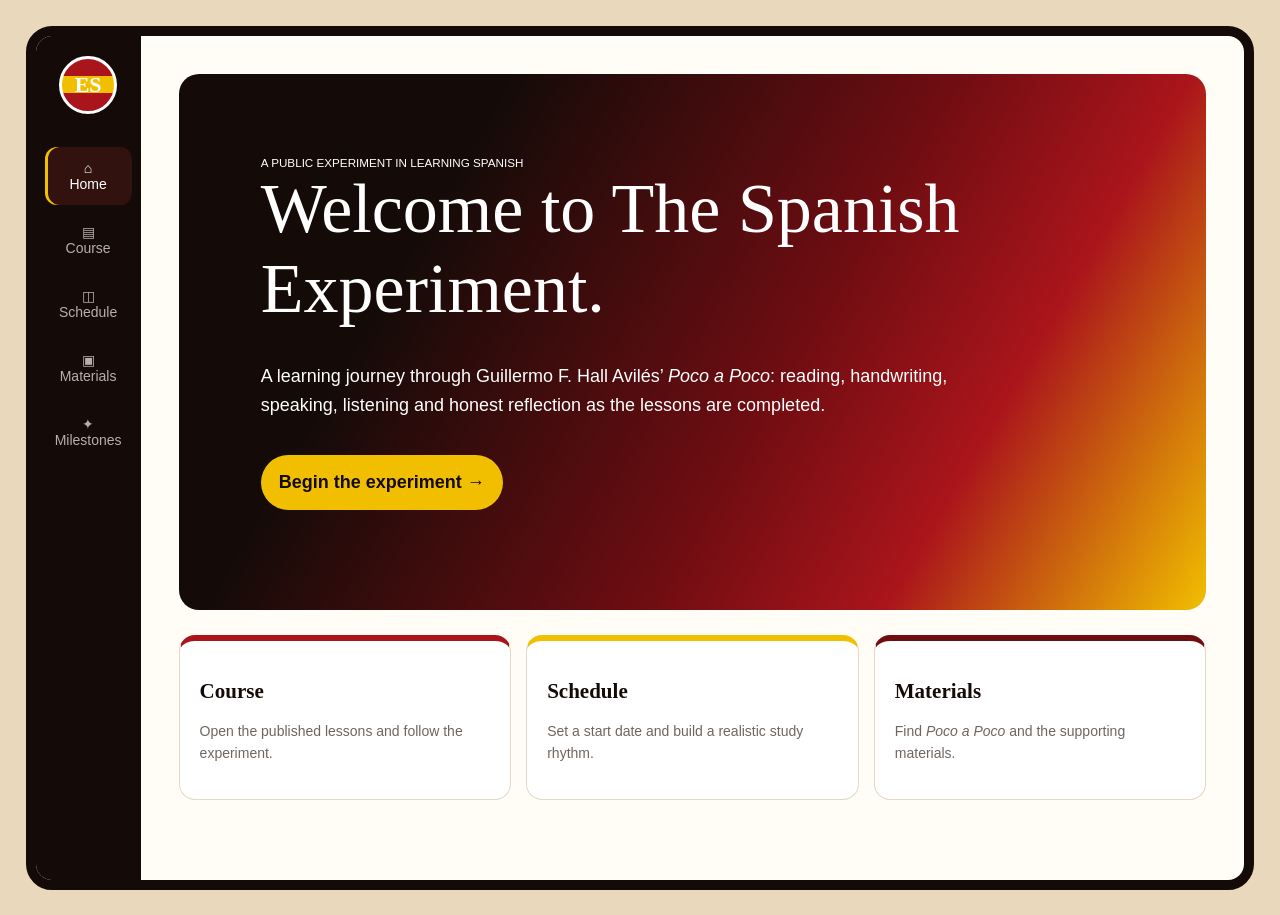
==== index.html @ 467256d3 "Add Spanish Experiment home site" ====
<!doctype html>
<html lang="en-GB">
<head>
<meta charset="utf-8">
<meta name="viewport" content="width=device-width,initial-scale=1">
<title>The Spanish Experiment</title>
<style>
:root{--ink:#140b08;--red:#aa151b;--gold:#f1bf00;--deep:#6f0d12;--paper:#fffdf6;--ground:#ead8bd;--muted:#70665f;--green:#356447}*{box-sizing:border-box}body{margin:0;padding:2vw;background:var(--ground);font:14px Arial,sans-serif;color:var(--ink)}.app{min-height:96vh;border:10px solid var(--ink);border-radius:26px;background:var(--paper);display:grid;grid-template-columns:105px minmax(0,1fr);overflow:hidden}.nav{background:var(--ink);color:#fff;padding:20px 9px;display:flex;flex-direction:column}.logo{width:58px;height:58px;border-radius:50%;background:linear-gradient(var(--red) 0 33%,var(--gold) 33% 66%,var(--red) 66%);margin:0 auto 30px;display:grid;place-items:center;color:#fff;font:bold 22px Georgia,serif;border:3px solid #fff}.nav a{color:#b9afa9;text-decoration:none;text-align:center;padding:13px 3px;border-radius:12px;margin:3px 0}.nav a:hover,.nav a.on{color:#fff;background:#31120f;box-shadow:inset 3px 0 var(--gold)}.main{min-width:0}.view{padding:38px}.hero{min-height:58vh;border-radius:20px;padding:8%;color:#fff;background:linear-gradient(120deg,var(--ink) 25%,var(--deep) 58%,var(--red) 76%,var(--gold));display:flex;flex-direction:column;justify-content:center}.hero h1{font:70px Georgia,serif;margin:0 0 15px}.hero p{max-width:760px;font-size:18px;line-height:1.6}.btn{display:inline-block;border:0;border-radius:30px;padding:13px 18px;background:var(--gold);color:var(--ink);font-weight:bold;text-decoration:none;cursor:pointer}.cards{display:grid;grid-template-columns:repeat(3,minmax(0,1fr));gap:15px;margin-top:25px}.card{border:1px solid #e4d8c8;border-top:6px solid var(--c,var(--red));border-radius:16px;padding:20px;background:#fff}.card p,.muted{color:var(--muted);line-height:1.55}a.card{color:inherit;text-decoration:none}a.card:hover{transform:translateY(-2px);box-shadow:0 8px 20px rgba(20,11,8,.09)}h1,h2,h3{font-family:Georgia,serif}h1{font-size:46px}.plan{display:grid;grid-template-columns:330px minmax(0,1fr);gap:20px}.dark{background:var(--ink);color:#fff}.note{background:#fff4c9;border-left:5px solid var(--gold);padding:15px;margin:15px 0}.material-grid{display:grid;grid-template-columns:repeat(3,minmax(0,1fr));gap:15px}.material-card{border:1px solid #e4d8c8;border-left:7px solid var(--c,var(--red));border-radius:16px;padding:22px;background:#fff}.material-card p{color:var(--muted);line-height:1.6}.field{margin-bottom:14px}label{font-weight:bold}input,select{width:100%;padding:12px;border:1px solid #bbb;border-radius:10px;margin-top:6px}[hidden]{display:none!important}@media(max-width:800px){body{padding:0}.app{border-radius:0;border-width:6px;grid-template-columns:1fr}.nav{flex-direction:row;overflow:auto;padding:7px}.logo{display:none}.nav a{min-width:90px}.cards,.material-grid,.plan{grid-template-columns:1fr}.hero h1{font-size:45px}.view{padding:20px}}
</style>
</head>
<body>
<div class="app">
<nav class="nav"><div class="logo">ES</div><a href="#home" data-n="home">⌂<br>Home</a><a href="course.html">▤<br>Course</a><a href="#schedule" data-n="schedule">◫<br>Schedule</a><a href="#materials" data-n="materials">▣<br>Materials</a><a href="#milestones" data-n="milestones">✦<br>Milestones</a></nav>
<main class="main">
<section class="view" data-v="home"><div class="hero"><small>A PUBLIC EXPERIMENT IN LEARNING SPANISH</small><h1>Welcome to The Spanish Experiment.</h1><p>A learning journey through Guillermo F. Hall Avilés’ <em>Poco a Poco</em>: reading, handwriting, speaking, listening and honest reflection as the lessons are completed.</p><p><a class="btn" href="course.html">Begin the experiment →</a></p></div><div class="cards"><a class="card" href="course.html"><h2>Course</h2><p>Open the published lessons and follow the experiment.</p></a><a class="card" style="--c:var(--gold)" href="#schedule"><h2>Schedule</h2><p>Set a start date and build a realistic study rhythm.</p></a><a class="card" style="--c:var(--deep)" href="#materials"><h2>Materials</h2><p>Find <em>Poco a Poco</em> and the supporting materials.</p></a></div></section>
<section class="view" data-v="schedule" hidden><h1>Schedule</h1><p class="muted">Choose how many days each week you can study consistently. Read the lesson, copy key sentences by hand, answer aloud, listen back and use the material with a Spanish speaker where possible.</p><div class="plan"><aside class="card dark"><h2>Build your plan</h2><div class="field"><label for="date">Start date</label><input id="date" type="date"></div><div class="field"><label for="sessions">Study days each week</label><select id="sessions"><option>1</option><option>2</option><option selected>3</option><option>4</option><option>5</option><option>6</option><option>7</option></select></div><div class="card" style="color:var(--ink);background:var(--gold)"><strong>30–45 focused minutes per session</strong></div></aside><div><h2>How <em>Poco a Poco</em> works</h2><p class="muted">The book begins with concrete objects, animals, pictures and direct questions. Vocabulary and forms are introduced in Spanish and repeatedly reused. The experiment adds handwriting, recordings, conversation and reflection without replacing Hall Avilés’ original progression.</p><div class="note"><strong>Target:</strong> complete each lesson actively rather than simply reading through it.</div></div></div></section>
<section class="view" data-v="materials" hidden><h1>Materials</h1><p class="muted">One public-domain primary text, a notebook and a voice recorder are enough.</p><div class="material-grid"><article class="material-card"><h2>Read the book</h2><p>Browse the 1922 public-domain scan of <em>Poco a Poco</em>.</p><a class="btn" href="https://archive.org/details/pocopocoelementa00hallrich" target="_blank" rel="noopener">Open the book →</a></article><article class="material-card" style="--c:var(--gold)"><h2>Write by hand</h2><p>Copy the model sentences, answer the questions and note recurring patterns in an ordinary ruled notebook.</p></article><article class="material-card" style="--c:var(--deep)"><h2>Speak and record</h2><p>Answer every question aloud. Save a first reading and a later reading so progress can be heard rather than guessed.</p></article></div></section>
<section class="view" data-v="milestones" hidden><h1>Milestones</h1><div class="note"><strong>These are personal learning milestones, not accredited qualifications.</strong></div><div class="cards"><div class="card"><h2>Lesson 1</h2><p>Complete the first full reading, writing and speaking cycle.</p></div><div class="card" style="--c:var(--gold)"><h2>Five lessons</h2><p>Establish a repeatable method and review the first recordings.</p></div><div class="card" style="--c:var(--deep)"><h2>Ten lessons</h2><p>Hold a short unscripted conversation using familiar material.</p></div></div></section>
</main></div>
<script>const views=['home','schedule','materials','milestones'];function route(){let view=location.hash.slice(1)||'home';if(!views.includes(view))view='home';document.querySelectorAll('[data-v]').forEach(s=>s.hidden=s.dataset.v!==view);document.querySelectorAll('[data-n]').forEach(a=>a.classList.toggle('on',a.dataset.n===view))}addEventListener('hashchange',route);route();</script>
</body></html>
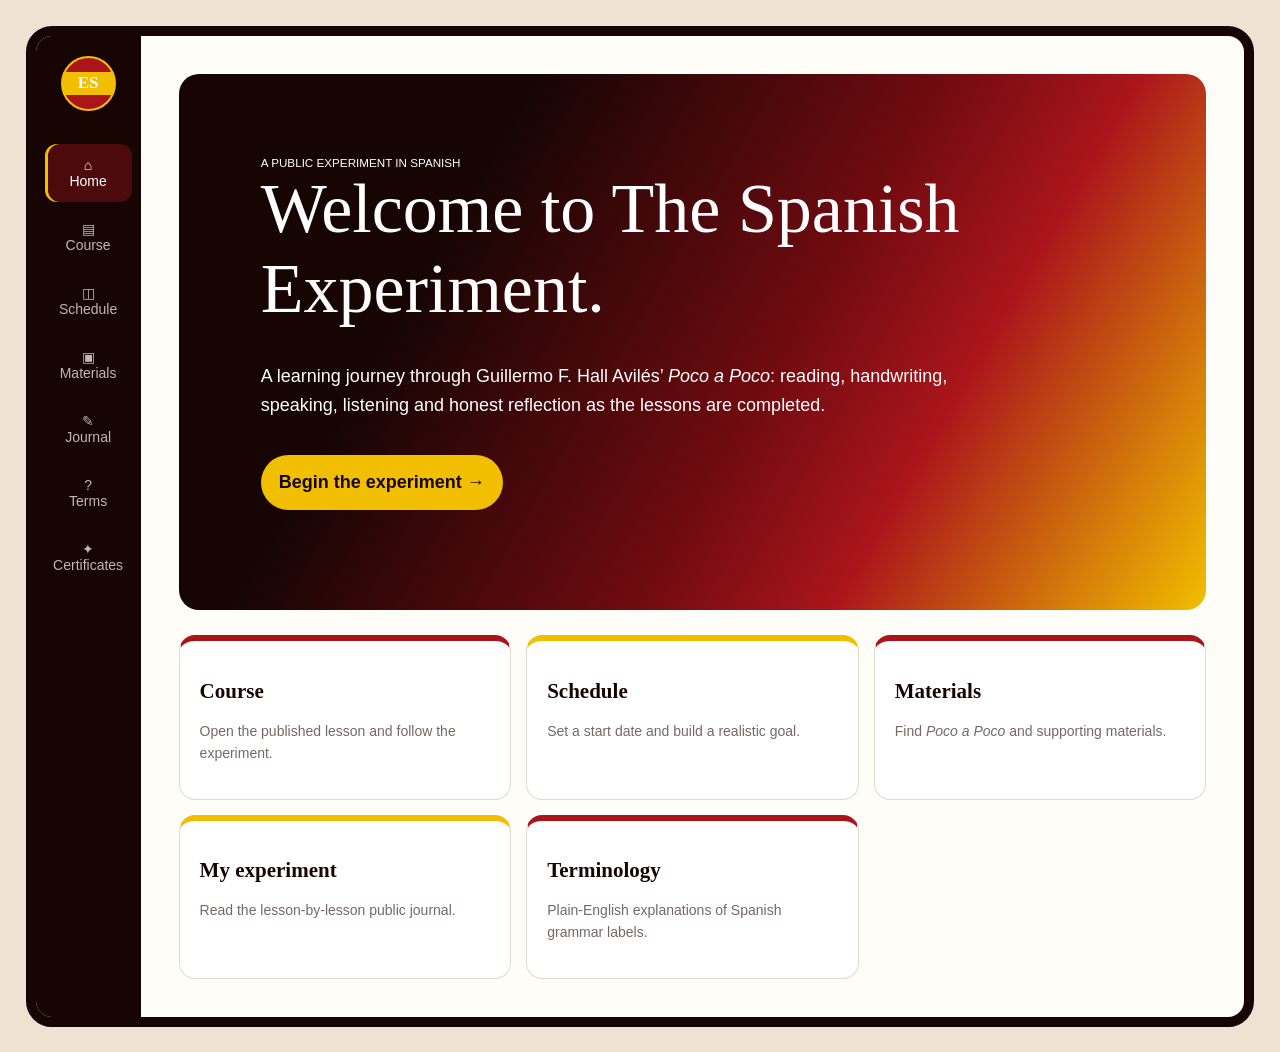
==== commit d7328481: "Mirror Latin Experiment homepage and Spanish flag palette" ====
--- a/index.html
+++ b/index.html
@@ -1,21 +1,16 @@
 <!doctype html>
 <html lang="en-GB">
 <head>
-<meta charset="utf-8">
-<meta name="viewport" content="width=device-width,initial-scale=1">
+<meta charset="utf-8"><meta name="viewport" content="width=device-width,initial-scale=1">
 <title>The Spanish Experiment</title>
 <style>
-:root{--ink:#140b08;--red:#aa151b;--gold:#f1bf00;--deep:#6f0d12;--paper:#fffdf6;--ground:#ead8bd;--muted:#70665f;--green:#356447}*{box-sizing:border-box}body{margin:0;padding:2vw;background:var(--ground);font:14px Arial,sans-serif;color:var(--ink)}.app{min-height:96vh;border:10px solid var(--ink);border-radius:26px;background:var(--paper);display:grid;grid-template-columns:105px minmax(0,1fr);overflow:hidden}.nav{background:var(--ink);color:#fff;padding:20px 9px;display:flex;flex-direction:column}.logo{width:58px;height:58px;border-radius:50%;background:linear-gradient(var(--red) 0 33%,var(--gold) 33% 66%,var(--red) 66%);margin:0 auto 30px;display:grid;place-items:center;color:#fff;font:bold 22px Georgia,serif;border:3px solid #fff}.nav a{color:#b9afa9;text-decoration:none;text-align:center;padding:13px 3px;border-radius:12px;margin:3px 0}.nav a:hover,.nav a.on{color:#fff;background:#31120f;box-shadow:inset 3px 0 var(--gold)}.main{min-width:0}.view{padding:38px}.hero{min-height:58vh;border-radius:20px;padding:8%;color:#fff;background:linear-gradient(120deg,var(--ink) 25%,var(--deep) 58%,var(--red) 76%,var(--gold));display:flex;flex-direction:column;justify-content:center}.hero h1{font:70px Georgia,serif;margin:0 0 15px}.hero p{max-width:760px;font-size:18px;line-height:1.6}.btn{display:inline-block;border:0;border-radius:30px;padding:13px 18px;background:var(--gold);color:var(--ink);font-weight:bold;text-decoration:none;cursor:pointer}.cards{display:grid;grid-template-columns:repeat(3,minmax(0,1fr));gap:15px;margin-top:25px}.card{border:1px solid #e4d8c8;border-top:6px solid var(--c,var(--red));border-radius:16px;padding:20px;background:#fff}.card p,.muted{color:var(--muted);line-height:1.55}a.card{color:inherit;text-decoration:none}a.card:hover{transform:translateY(-2px);box-shadow:0 8px 20px rgba(20,11,8,.09)}h1,h2,h3{font-family:Georgia,serif}h1{font-size:46px}.plan{display:grid;grid-template-columns:330px minmax(0,1fr);gap:20px}.dark{background:var(--ink);color:#fff}.note{background:#fff4c9;border-left:5px solid var(--gold);padding:15px;margin:15px 0}.material-grid{display:grid;grid-template-columns:repeat(3,minmax(0,1fr));gap:15px}.material-card{border:1px solid #e4d8c8;border-left:7px solid var(--c,var(--red));border-radius:16px;padding:22px;background:#fff}.material-card p{color:var(--muted);line-height:1.6}.field{margin-bottom:14px}label{font-weight:bold}input,select{width:100%;padding:12px;border:1px solid #bbb;border-radius:10px;margin-top:6px}[hidden]{display:none!important}@media(max-width:800px){body{padding:0}.app{border-radius:0;border-width:6px;grid-template-columns:1fr}.nav{flex-direction:row;overflow:auto;padding:7px}.logo{display:none}.nav a{min-width:90px}.cards,.material-grid,.plan{grid-template-columns:1fr}.hero h1{font-size:45px}.view{padding:20px}}
-</style>
-</head>
-<body>
-<div class="app">
-<nav class="nav"><div class="logo">ES</div><a href="#home" data-n="home">⌂<br>Home</a><a href="course.html">▤<br>Course</a><a href="#schedule" data-n="schedule">◫<br>Schedule</a><a href="#materials" data-n="materials">▣<br>Materials</a><a href="#milestones" data-n="milestones">✦<br>Milestones</a></nav>
+:root{--ink:#170504;--red:#aa151b;--deep:#6f0b10;--gold:#f1bf00;--paper:#fffdf8;--ground:#f0e2d2;--muted:#756963;--green:#356447;--purple:#71307b}*{box-sizing:border-box}body{margin:0;padding:2vw;background:var(--ground);font:14px Arial,sans-serif;color:var(--ink)}.app{min-height:96vh;border:10px solid var(--ink);border-radius:26px;background:var(--paper);display:grid;grid-template-columns:105px minmax(0,1fr);overflow:hidden}.nav{background:var(--ink);color:#fff;padding:20px 9px;display:flex;flex-direction:column}.logo{width:55px;height:55px;border-radius:50%;background:linear-gradient(var(--red) 0 28%,var(--gold) 28% 72%,var(--red) 72%);margin:0 auto 30px;display:grid;place-items:center;color:#fff;font:bold 17px Georgia,serif;border:2px solid var(--gold)}.nav a{color:#c2b7b2;text-decoration:none;text-align:center;padding:13px 3px;border-radius:12px;margin:3px 0}.nav a:hover,.nav a.on{color:#fff;background:#4c0a0d;box-shadow:inset 3px 0 var(--gold)}.main{min-width:0}.view{padding:38px}.hero{min-height:58vh;border-radius:20px;padding:8%;color:#fff;background:linear-gradient(120deg,var(--ink) 27%,var(--deep) 57%,var(--red) 72%,var(--gold));display:flex;flex-direction:column;justify-content:center}.hero h1{font:70px Georgia,serif;margin:0 0 15px}.hero p{max-width:760px;font-size:18px;line-height:1.6}.btn{display:inline-block;border:0;border-radius:30px;padding:13px 18px;background:var(--gold);color:var(--ink);font-weight:bold;text-decoration:none;cursor:pointer}.cards{display:grid;grid-template-columns:repeat(3,minmax(0,1fr));gap:15px;margin-top:25px}.card{border:1px solid #e4d8cf;border-top:6px solid var(--c,var(--red));border-radius:16px;padding:20px;background:#fff}.card p,.muted{color:var(--muted);line-height:1.55}a.card{color:inherit;text-decoration:none}a.card:hover{transform:translateY(-2px);box-shadow:0 8px 20px rgba(25,8,6,.08)}h1,h2,h3{font-family:Georgia,serif}h1{font-size:46px}label{font-weight:bold}input,select,textarea{width:100%;padding:12px;border:1px solid #ccc;border-radius:10px;margin:6px 0 14px}.plan{display:grid;grid-template-columns:330px minmax(0,1fr);gap:20px}.dark{background:var(--ink);color:#fff}.note{background:#fff5c9;border-left:5px solid var(--gold);padding:15px;margin:15px 0}.material-grid{display:grid;grid-template-columns:repeat(3,minmax(0,1fr));gap:15px}.material-card{border:1px solid #e4d8cf;border-left:7px solid var(--c,var(--red));border-radius:16px;padding:22px;background:#fff}.material-card p{color:var(--muted);line-height:1.6}[hidden]{display:none!important}@media(max-width:800px){body{padding:0}.app{border-radius:0;border-width:6px;grid-template-columns:1fr}.nav{flex-direction:row;overflow:auto;padding:7px}.logo{display:none}.nav a{min-width:90px}.cards,.material-grid,.plan{grid-template-columns:1fr}.hero h1{font-size:45px}.view{padding:20px}}
+</style></head>
+<body><div class="app">
+<nav class="nav"><div class="logo">ES</div><a href="#home" data-n="home">⌂<br>Home</a><a href="course.html">▤<br>Course</a><a href="#schedule" data-n="schedule">◫<br>Schedule</a><a href="#materials" data-n="materials">▣<br>Materials</a><a href="experiment.html">✎<br>Journal</a><a href="terminology.html">?<br>Terms</a><a href="#certificates" data-n="certificates">✦<br>Certificates</a></nav>
 <main class="main">
-<section class="view" data-v="home"><div class="hero"><small>A PUBLIC EXPERIMENT IN LEARNING SPANISH</small><h1>Welcome to The Spanish Experiment.</h1><p>A learning journey through Guillermo F. Hall Avilés’ <em>Poco a Poco</em>: reading, handwriting, speaking, listening and honest reflection as the lessons are completed.</p><p><a class="btn" href="course.html">Begin the experiment →</a></p></div><div class="cards"><a class="card" href="course.html"><h2>Course</h2><p>Open the published lessons and follow the experiment.</p></a><a class="card" style="--c:var(--gold)" href="#schedule"><h2>Schedule</h2><p>Set a start date and build a realistic study rhythm.</p></a><a class="card" style="--c:var(--deep)" href="#materials"><h2>Materials</h2><p>Find <em>Poco a Poco</em> and the supporting materials.</p></a></div></section>
-<section class="view" data-v="schedule" hidden><h1>Schedule</h1><p class="muted">Choose how many days each week you can study consistently. Read the lesson, copy key sentences by hand, answer aloud, listen back and use the material with a Spanish speaker where possible.</p><div class="plan"><aside class="card dark"><h2>Build your plan</h2><div class="field"><label for="date">Start date</label><input id="date" type="date"></div><div class="field"><label for="sessions">Study days each week</label><select id="sessions"><option>1</option><option>2</option><option selected>3</option><option>4</option><option>5</option><option>6</option><option>7</option></select></div><div class="card" style="color:var(--ink);background:var(--gold)"><strong>30–45 focused minutes per session</strong></div></aside><div><h2>How <em>Poco a Poco</em> works</h2><p class="muted">The book begins with concrete objects, animals, pictures and direct questions. Vocabulary and forms are introduced in Spanish and repeatedly reused. The experiment adds handwriting, recordings, conversation and reflection without replacing Hall Avilés’ original progression.</p><div class="note"><strong>Target:</strong> complete each lesson actively rather than simply reading through it.</div></div></div></section>
-<section class="view" data-v="materials" hidden><h1>Materials</h1><p class="muted">One public-domain primary text, a notebook and a voice recorder are enough.</p><div class="material-grid"><article class="material-card"><h2>Read the book</h2><p>Browse the 1922 public-domain scan of <em>Poco a Poco</em>.</p><a class="btn" href="https://archive.org/details/pocopocoelementa00hallrich" target="_blank" rel="noopener">Open the book →</a></article><article class="material-card" style="--c:var(--gold)"><h2>Write by hand</h2><p>Copy the model sentences, answer the questions and note recurring patterns in an ordinary ruled notebook.</p></article><article class="material-card" style="--c:var(--deep)"><h2>Speak and record</h2><p>Answer every question aloud. Save a first reading and a later reading so progress can be heard rather than guessed.</p></article></div></section>
-<section class="view" data-v="milestones" hidden><h1>Milestones</h1><div class="note"><strong>These are personal learning milestones, not accredited qualifications.</strong></div><div class="cards"><div class="card"><h2>Lesson 1</h2><p>Complete the first full reading, writing and speaking cycle.</p></div><div class="card" style="--c:var(--gold)"><h2>Five lessons</h2><p>Establish a repeatable method and review the first recordings.</p></div><div class="card" style="--c:var(--deep)"><h2>Ten lessons</h2><p>Hold a short unscripted conversation using familiar material.</p></div></div></section>
-</main></div>
-<script>const views=['home','schedule','materials','milestones'];function route(){let view=location.hash.slice(1)||'home';if(!views.includes(view))view='home';document.querySelectorAll('[data-v]').forEach(s=>s.hidden=s.dataset.v!==view);document.querySelectorAll('[data-n]').forEach(a=>a.classList.toggle('on',a.dataset.n===view))}addEventListener('hashchange',route);route();</script>
-</body></html>+<section class="view" data-v="home"><div class="hero"><small>A PUBLIC EXPERIMENT IN SPANISH</small><h1>Welcome to The Spanish Experiment.</h1><p>A learning journey through Guillermo F. Hall Avilés’ <em>Poco a Poco</em>: reading, handwriting, speaking, listening and honest reflection as the lessons are completed.</p><p><a class="btn" href="course.html">Begin the experiment →</a></p></div><div class="cards"><a class="card" href="course.html"><h2>Course</h2><p>Open the published lesson and follow the experiment.</p></a><a class="card" style="--c:var(--gold)" href="#schedule"><h2>Schedule</h2><p>Set a start date and build a realistic goal.</p></a><a class="card" href="#materials"><h2>Materials</h2><p>Find <em>Poco a Poco</em> and supporting materials.</p></a><a class="card" style="--c:var(--gold)" href="experiment.html"><h2>My experiment</h2><p>Read the lesson-by-lesson public journal.</p></a><a class="card" href="terminology.html"><h2>Terminology</h2><p>Plain-English explanations of Spanish grammar labels.</p></a></div></section>
+<section class="view" data-v="schedule" hidden><h1>Schedule</h1><p class="muted">Choose how many days each week you can study consistently. The aim is not to rush, but to read, write, listen, speak and return to anything that did not settle the first time.</p><div class="plan"><aside class="card dark"><h2>Build your plan</h2><label for="date">Start date</label><input id="date" type="date"><label for="sessions">Study days each week</label><select id="sessions"><option>1</option><option>2</option><option selected>3</option><option>4</option><option>5</option><option>6</option><option>7</option></select><div class="card" style="color:var(--ink);background:var(--gold)"><strong>30–45 focused minutes per session</strong></div></aside><div><div class="note"><strong>How <em>Poco a Poco</em> structures the course:</strong> it is a graded direct-method course. New words and forms are introduced through pictures, objects, questions and increasingly connected Spanish, then revisited through repetition and reading.</div><a class="btn" href="terminology.html?return=index.html%23schedule">Open the terminology guide →</a></div></div></section>
+<section class="view" data-v="materials" hidden><h1>Materials</h1><p class="muted">The course needs one primary book, somewhere to write, and a simple way to hear your own progress.</p><div class="material-grid"><article class="material-card"><h2>Browse the book</h2><p>Read the public-domain edition of <em>Poco a Poco</em>.</p><a class="btn" href="https://archive.org/details/pocopocoelementa00hallrich" target="_blank" rel="noopener">Browse the archived edition →</a></article><article class="material-card" style="--c:var(--gold)"><h2>Vocabulary notebook</h2><p>Copy the lesson vocabulary and model sentences into a ruled notebook.</p><a class="btn" href="terminology.html">Open companion pages →</a></article><article class="material-card"><h2>Learning journal</h2><p>The growing record of first readings, study, second readings and honest reflections.</p><a class="btn" href="experiment.html">Open the journal →</a></article></div></section>
+<section class="view" data-v="certificates" hidden><h1>Certificates</h1><div class="note"><b>These are personal learning milestones, not accredited qualifications.</b></div><div class="cards"><div class="card"><h2>First lesson</h2><p>Complete the first full experiment.</p></div><div class="card" style="--c:var(--gold)"><h2>Five lessons</h2><p>Complete the first review cycle.</p></div><div class="card"><h2>Ten lessons</h2><p>Establish a repeatable learning rhythm.</p></div></div></section>
+</main></div><script>const views=['home','schedule','materials','certificates'];function route(){let view=location.hash.slice(1)||'home';if(!views.includes(view))view='home';document.querySelectorAll('[data-v]').forEach(s=>s.hidden=s.dataset.v!==view);document.querySelectorAll('[data-n]').forEach(a=>a.classList.toggle('on',a.dataset.n===view))}addEventListener('hashchange',route);route();</script></body></html>
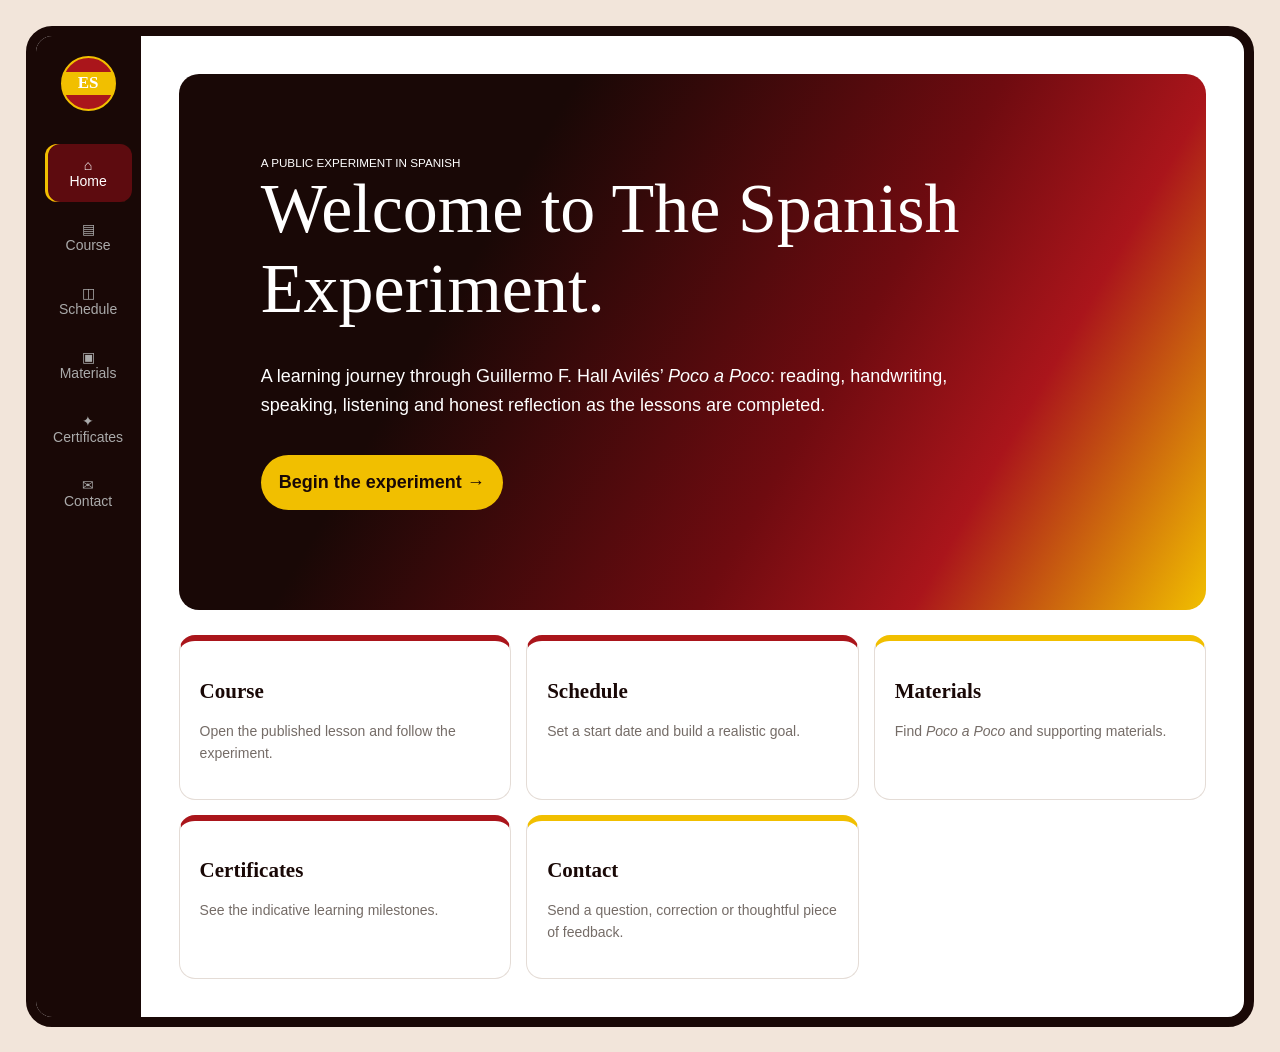
==== commit 66eb61a7: "Mirror Latin Experiment homepage structure" ====
--- a/index.html
+++ b/index.html
@@ -1,16 +1,39 @@
 <!doctype html>
 <html lang="en-GB">
 <head>
-<meta charset="utf-8"><meta name="viewport" content="width=device-width,initial-scale=1">
+<meta charset="utf-8">
+<meta name="viewport" content="width=device-width,initial-scale=1">
 <title>The Spanish Experiment</title>
 <style>
-:root{--ink:#170504;--red:#aa151b;--deep:#6f0b10;--gold:#f1bf00;--paper:#fffdf8;--ground:#f0e2d2;--muted:#756963;--green:#356447;--purple:#71307b}*{box-sizing:border-box}body{margin:0;padding:2vw;background:var(--ground);font:14px Arial,sans-serif;color:var(--ink)}.app{min-height:96vh;border:10px solid var(--ink);border-radius:26px;background:var(--paper);display:grid;grid-template-columns:105px minmax(0,1fr);overflow:hidden}.nav{background:var(--ink);color:#fff;padding:20px 9px;display:flex;flex-direction:column}.logo{width:55px;height:55px;border-radius:50%;background:linear-gradient(var(--red) 0 28%,var(--gold) 28% 72%,var(--red) 72%);margin:0 auto 30px;display:grid;place-items:center;color:#fff;font:bold 17px Georgia,serif;border:2px solid var(--gold)}.nav a{color:#c2b7b2;text-decoration:none;text-align:center;padding:13px 3px;border-radius:12px;margin:3px 0}.nav a:hover,.nav a.on{color:#fff;background:#4c0a0d;box-shadow:inset 3px 0 var(--gold)}.main{min-width:0}.view{padding:38px}.hero{min-height:58vh;border-radius:20px;padding:8%;color:#fff;background:linear-gradient(120deg,var(--ink) 27%,var(--deep) 57%,var(--red) 72%,var(--gold));display:flex;flex-direction:column;justify-content:center}.hero h1{font:70px Georgia,serif;margin:0 0 15px}.hero p{max-width:760px;font-size:18px;line-height:1.6}.btn{display:inline-block;border:0;border-radius:30px;padding:13px 18px;background:var(--gold);color:var(--ink);font-weight:bold;text-decoration:none;cursor:pointer}.cards{display:grid;grid-template-columns:repeat(3,minmax(0,1fr));gap:15px;margin-top:25px}.card{border:1px solid #e4d8cf;border-top:6px solid var(--c,var(--red));border-radius:16px;padding:20px;background:#fff}.card p,.muted{color:var(--muted);line-height:1.55}a.card{color:inherit;text-decoration:none}a.card:hover{transform:translateY(-2px);box-shadow:0 8px 20px rgba(25,8,6,.08)}h1,h2,h3{font-family:Georgia,serif}h1{font-size:46px}label{font-weight:bold}input,select,textarea{width:100%;padding:12px;border:1px solid #ccc;border-radius:10px;margin:6px 0 14px}.plan{display:grid;grid-template-columns:330px minmax(0,1fr);gap:20px}.dark{background:var(--ink);color:#fff}.note{background:#fff5c9;border-left:5px solid var(--gold);padding:15px;margin:15px 0}.material-grid{display:grid;grid-template-columns:repeat(3,minmax(0,1fr));gap:15px}.material-card{border:1px solid #e4d8cf;border-left:7px solid var(--c,var(--red));border-radius:16px;padding:22px;background:#fff}.material-card p{color:var(--muted);line-height:1.6}[hidden]{display:none!important}@media(max-width:800px){body{padding:0}.app{border-radius:0;border-width:6px;grid-template-columns:1fr}.nav{flex-direction:row;overflow:auto;padding:7px}.logo{display:none}.nav a{min-width:90px}.cards,.material-grid,.plan{grid-template-columns:1fr}.hero h1{font-size:45px}.view{padding:20px}}
-</style></head>
-<body><div class="app">
-<nav class="nav"><div class="logo">ES</div><a href="#home" data-n="home">⌂<br>Home</a><a href="course.html">▤<br>Course</a><a href="#schedule" data-n="schedule">◫<br>Schedule</a><a href="#materials" data-n="materials">▣<br>Materials</a><a href="experiment.html">✎<br>Journal</a><a href="terminology.html">?<br>Terms</a><a href="#certificates" data-n="certificates">✦<br>Certificates</a></nav>
+:root{--ink:#190806;--burgundy:#aa151b;--blue:#aa151b;--gold:#f1bf00;--purple:#aa151b;--green:#8a7410;--paper:#fff;--ground:#f2e5da;--muted:#756c67}*{box-sizing:border-box}body{margin:0;padding:2vw;background:var(--ground);font:14px Arial,sans-serif;color:var(--ink)}.app{min-height:96vh;border:10px solid var(--ink);border-radius:26px;background:var(--paper);display:grid;grid-template-columns:105px minmax(0,1fr);overflow:hidden}.nav{background:var(--ink);color:#fff;padding:20px 9px;display:flex;flex-direction:column}.logo{width:55px;height:55px;border-radius:50%;background:linear-gradient(var(--burgundy) 0 28%,var(--gold) 28% 72%,var(--burgundy) 72%);margin:0 auto 30px;display:grid;place-items:center;font:bold 17px Georgia,serif;color:#fff;border:2px solid var(--gold)}.nav a{color:#aaa;text-decoration:none;text-align:center;padding:13px 3px;border-radius:12px;margin:3px 0}.nav a:hover,.nav a.on{color:#fff;background:#5d0b0f;box-shadow:inset 3px 0 var(--gold)}.main{min-width:0}.view{padding:38px}.hero{min-height:58vh;border-radius:20px;padding:8%;color:#fff;background:linear-gradient(120deg,var(--ink) 30%,#6f0b10 62%,var(--burgundy) 78%,var(--gold));display:flex;flex-direction:column;justify-content:center}.hero h1{font:70px Georgia,serif;margin:0 0 15px}.hero p{max-width:760px;font-size:18px;line-height:1.6}.btn{display:inline-block;border:0;border-radius:30px;padding:13px 18px;background:var(--gold);color:var(--ink);font-weight:bold;text-decoration:none;cursor:pointer}.cards{display:grid;grid-template-columns:repeat(3,minmax(0,1fr));gap:15px;margin-top:25px}.card{border:1px solid #e4dcd6;border-top:6px solid var(--c,var(--burgundy));border-radius:16px;padding:20px;background:#fff}.card p,.muted{color:var(--muted);line-height:1.55}a.card{color:inherit;text-decoration:none}a.card:hover{transform:translateY(-2px);box-shadow:0 8px 20px rgba(25,8,6,.08)}h1,h2,h3{font-family:Georgia,serif}h1{font-size:46px}label{font-weight:bold}input,select,textarea{width:100%;padding:12px;border:1px solid #ccc;border-radius:10px;margin:6px 0 14px}textarea{height:130px}.plan{display:grid;grid-template-columns:330px minmax(0,1fr);gap:20px}.dark{background:var(--ink);color:#fff}.row{border:1px solid #e4dcd6;border-radius:13px;padding:15px;margin:10px 0;border-left:70px solid var(--c)}.note{background:#fff5d9;border-left:5px solid var(--gold);padding:15px;margin:15px 0}.badge{text-align:center}.medal{width:95px;height:95px;border-radius:50%;display:grid;place-items:center;margin:auto;background:var(--c);color:#fff;font:bold 25px Georgia,serif}.terminology-entry{display:grid;grid-template-columns:58px minmax(0,1fr) auto;gap:14px;align-items:center;margin:16px 0 22px;padding:16px 18px;border:2px solid #d7c277;border-radius:17px;background:linear-gradient(135deg,#fff7d8,#fffdf7);color:var(--ink);text-decoration:none;box-shadow:0 7px 18px rgba(62,39,0,.08)}.terminology-entry:hover{transform:translateY(-1px);box-shadow:0 10px 24px rgba(62,39,0,.13)}.terminology-entry .question{display:grid;place-items:center;width:52px;height:52px;border-radius:50%;background:var(--burgundy);color:#fff;font:bold 28px Georgia,serif}.terminology-entry strong,.terminology-entry small{display:block}.terminology-entry strong{font:700 21px Georgia,serif}.terminology-entry small{margin-top:4px;color:#675b4a;line-height:1.45}.terminology-entry b{padding:10px 13px;border-radius:10px;background:var(--ink);color:#fff;white-space:nowrap}.section-heading{display:flex;align-items:end;justify-content:space-between;gap:18px;margin:34px 0 4px}.section-heading h2{margin:0;font-size:34px}.section-heading p{max-width:640px;margin:0;color:var(--muted);line-height:1.55}.book-grid,.companion-grid,.kit-grid{display:grid;grid-template-columns:repeat(3,minmax(0,1fr));gap:15px;margin-top:18px}.material-card{position:relative;overflow:hidden;border:1px solid #e4dcd6;border-radius:18px;padding:23px;background:#fff;box-shadow:0 5px 16px rgba(25,8,6,.04)}.material-card:before{content:"";position:absolute;inset:0 auto 0 0;width:7px;background:var(--c,var(--burgundy))}.material-card h3{margin:0 0 9px;font-size:25px}.material-card p{margin:0;color:var(--muted);line-height:1.6}.material-card .btn{margin-top:17px}.companion-card{display:block;color:inherit;text-decoration:none}.companion-card:hover{transform:translateY(-2px);box-shadow:0 10px 24px rgba(25,8,6,.09)}.companion-card .arrow{display:inline-block;margin-top:17px;color:var(--burgundy);font-weight:900}.material-intro{max-width:900px;font-size:17px;line-height:1.65}.kit-note{margin-top:18px;padding:18px;border-left:6px solid var(--green);border-radius:0 15px 15px 0;background:#fffbe6;color:#5e5741;line-height:1.65}.file-pattern{display:block;margin-top:10px;padding:10px;border-radius:9px;background:#f4eee9;color:var(--ink);font:12px ui-monospace,SFMono-Regular,Consolas,monospace}.small-label{display:inline-block;margin-bottom:8px;color:var(--c,var(--burgundy));font-size:10px;font-weight:900;letter-spacing:.12em;text-transform:uppercase}[hidden]{display:none!important}@media(max-width:900px){.book-grid,.companion-grid,.kit-grid{grid-template-columns:1fr 1fr}}@media(max-width:800px){body{padding:0}.app{border-radius:0;border-width:6px;grid-template-columns:1fr}.nav{flex-direction:row;overflow:auto;padding:7px}.logo{display:none}.nav a{min-width:90px}.plan{grid-template-columns:1fr}.cards,.book-grid,.companion-grid,.kit-grid{grid-template-columns:1fr}.hero h1{font-size:45px}.view{padding:20px}.terminology-entry{grid-template-columns:48px minmax(0,1fr)}.terminology-entry .question{width:44px;height:44px}.terminology-entry b{grid-column:1/-1;text-align:center}.section-heading{align-items:flex-start;flex-direction:column}}
+</style>
+</head>
+<body>
+<div class="app">
+<nav class="nav"><div class="logo">ES</div><a href="#home" data-n="home">⌂<br>Home</a><a href="course.html">▤<br>Course</a><a href="#schedule" data-n="schedule">◫<br>Schedule</a><a href="#materials" data-n="materials">▣<br>Materials</a><a href="#certificates" data-n="certificates">✦<br>Certificates</a><a href="#contact" data-n="contact">✉<br>Contact</a></nav>
 <main class="main">
-<section class="view" data-v="home"><div class="hero"><small>A PUBLIC EXPERIMENT IN SPANISH</small><h1>Welcome to The Spanish Experiment.</h1><p>A learning journey through Guillermo F. Hall Avilés’ <em>Poco a Poco</em>: reading, handwriting, speaking, listening and honest reflection as the lessons are completed.</p><p><a class="btn" href="course.html">Begin the experiment →</a></p></div><div class="cards"><a class="card" href="course.html"><h2>Course</h2><p>Open the published lesson and follow the experiment.</p></a><a class="card" style="--c:var(--gold)" href="#schedule"><h2>Schedule</h2><p>Set a start date and build a realistic goal.</p></a><a class="card" href="#materials"><h2>Materials</h2><p>Find <em>Poco a Poco</em> and supporting materials.</p></a><a class="card" style="--c:var(--gold)" href="experiment.html"><h2>My experiment</h2><p>Read the lesson-by-lesson public journal.</p></a><a class="card" href="terminology.html"><h2>Terminology</h2><p>Plain-English explanations of Spanish grammar labels.</p></a></div></section>
-<section class="view" data-v="schedule" hidden><h1>Schedule</h1><p class="muted">Choose how many days each week you can study consistently. The aim is not to rush, but to read, write, listen, speak and return to anything that did not settle the first time.</p><div class="plan"><aside class="card dark"><h2>Build your plan</h2><label for="date">Start date</label><input id="date" type="date"><label for="sessions">Study days each week</label><select id="sessions"><option>1</option><option>2</option><option selected>3</option><option>4</option><option>5</option><option>6</option><option>7</option></select><div class="card" style="color:var(--ink);background:var(--gold)"><strong>30–45 focused minutes per session</strong></div></aside><div><div class="note"><strong>How <em>Poco a Poco</em> structures the course:</strong> it is a graded direct-method course. New words and forms are introduced through pictures, objects, questions and increasingly connected Spanish, then revisited through repetition and reading.</div><a class="btn" href="terminology.html?return=index.html%23schedule">Open the terminology guide →</a></div></div></section>
-<section class="view" data-v="materials" hidden><h1>Materials</h1><p class="muted">The course needs one primary book, somewhere to write, and a simple way to hear your own progress.</p><div class="material-grid"><article class="material-card"><h2>Browse the book</h2><p>Read the public-domain edition of <em>Poco a Poco</em>.</p><a class="btn" href="https://archive.org/details/pocopocoelementa00hallrich" target="_blank" rel="noopener">Browse the archived edition →</a></article><article class="material-card" style="--c:var(--gold)"><h2>Vocabulary notebook</h2><p>Copy the lesson vocabulary and model sentences into a ruled notebook.</p><a class="btn" href="terminology.html">Open companion pages →</a></article><article class="material-card"><h2>Learning journal</h2><p>The growing record of first readings, study, second readings and honest reflections.</p><a class="btn" href="experiment.html">Open the journal →</a></article></div></section>
-<section class="view" data-v="certificates" hidden><h1>Certificates</h1><div class="note"><b>These are personal learning milestones, not accredited qualifications.</b></div><div class="cards"><div class="card"><h2>First lesson</h2><p>Complete the first full experiment.</p></div><div class="card" style="--c:var(--gold)"><h2>Five lessons</h2><p>Complete the first review cycle.</p></div><div class="card"><h2>Ten lessons</h2><p>Establish a repeatable learning rhythm.</p></div></div></section>
-</main></div><script>const views=['home','schedule','materials','certificates'];function route(){let view=location.hash.slice(1)||'home';if(!views.includes(view))view='home';document.querySelectorAll('[data-v]').forEach(s=>s.hidden=s.dataset.v!==view);document.querySelectorAll('[data-n]').forEach(a=>a.classList.toggle('on',a.dataset.n===view))}addEventListener('hashchange',route);route();</script></body></html>+<section class="view" data-v="home"><div class="hero"><small>A PUBLIC EXPERIMENT IN SPANISH</small><h1>Welcome to The Spanish Experiment.</h1><p>A learning journey through Guillermo F. Hall Avilés’ <em>Poco a Poco</em>: reading, handwriting, speaking, listening and honest reflection as the lessons are completed.</p><p><a class="btn" href="course.html">Begin the experiment →</a></p></div><div class="cards"><a class="card" href="course.html"><h2>Course</h2><p>Open the published lesson and follow the experiment.</p></a><a class="card" style="--c:var(--burgundy)" href="#schedule"><h2>Schedule</h2><p>Set a start date and build a realistic goal.</p></a><a class="card" style="--c:var(--gold)" href="#materials"><h2>Materials</h2><p>Find <em>Poco a Poco</em> and supporting materials.</p></a><a class="card" style="--c:var(--burgundy)" href="#certificates"><h2>Certificates</h2><p>See the indicative learning milestones.</p></a><a class="card" style="--c:var(--gold)" href="#contact"><h2>Contact</h2><p>Send a question, correction or thoughtful piece of feedback.</p></a></div></section>
+<section class="view" data-v="schedule" hidden>
+  <h1>Schedule</h1>
+  <p class="muted schedule-lede">Choose how many days each week you can study consistently. The aim is not to rush through a lesson, but to give it enough attention to read, write, listen, speak and return to anything that did not settle the first time.</p>
+  <div class="plan schedule-plan">
+    <aside class="card dark schedule-builder"><h2>Build your plan</h2><label for="date">Start date</label><input id="date" type="date"><label for="sessions">Study days each week</label><select id="sessions"><option value="1">1 day</option><option value="2">2 days</option><option value="3" selected>3 days</option><option value="4">4 days</option><option value="5">5 days</option><option value="6">6 days</option><option value="7">7 days</option></select><small>Select up to seven days. The plan assumes one 30–45 minute session on each chosen day.</small><div class="card" id="goal" style="color:var(--ink);background:var(--gold)"><strong>30–45 minutes per session</strong></div></aside>
+    <div><div class="note"><strong>How <em>Poco a Poco</em> structures the course:</strong> it is a graded direct-method course. New words and forms are introduced through pictures, objects, questions and connected Spanish, then revisited through repetition and reading.</div><a class="terminology-entry" href="terminology.html?return=index.html%23schedule"><span class="question">?</span><span><strong>Plain-English terminology guide</strong><small>What do noun, article, gender, agreement and present tense actually mean?</small></span><b>Open guide →</b></a><h2>Course blocks</h2><div class="row" style="--c:var(--burgundy)"><strong>Block I</strong><br>Concrete vocabulary, questions and short answers.</div><div class="row" style="--c:var(--gold)"><strong>Block II</strong><br>Descriptions, actions and increasingly connected reading.</div></div>
+  </div>
+</section>
+<section class="view" data-v="materials" hidden>
+  <h1>Materials</h1><p class="muted material-intro">The course needs one primary book, somewhere to write, and a simple way to hear your own progress. Everything else is optional.</p>
+  <div class="section-heading"><div><span class="small-label" style="--c:var(--burgundy)">The primary text</span><h2><em>Poco a Poco</em></h2></div><p>Choose the form that suits you. The routes lead to the same public-domain course.</p></div>
+  <div class="book-grid"><article class="material-card" style="--c:var(--burgundy)"><h3>Browse the book</h3><p>Read the historical edition in the Internet Archive book reader.</p><a class="btn" href="https://archive.org/details/pocopocoelementa00hallrich" target="_blank" rel="noopener">Browse the archived edition →</a></article><article class="material-card" style="--c:var(--gold)"><h3>Find a printed copy</h3><p>Search booksellers and libraries for a facsimile or historical edition.</p><a class="btn" href="https://openlibrary.org/search?q=Poco+a+Poco+Hall+Aviles" target="_blank" rel="noopener">Check library listings →</a></article><article class="material-card" style="--c:var(--burgundy)"><h3>Public-domain source</h3><p>The experiment follows Hall Avilés’ original graded direct-method progression.</p><a class="btn" href="course.html">Open the course →</a></article></div>
+  <div class="section-heading"><div><span class="small-label" style="--c:var(--burgundy)">Use alongside the book</span><h2>Companion materials</h2></div><p>These pages explain, organise and record the work without replacing the textbook.</p></div>
+  <div class="companion-grid"><a class="material-card companion-card" style="--c:var(--burgundy)" href="terminology.html?return=index.html%23materials"><h3>Terminology</h3><p>A plain-English guide to the grammatical labels encountered during the course.</p><span class="arrow">Open terminology →</span></a><a class="material-card companion-card" style="--c:var(--gold)" href="lesson-one.html"><h3>Lesson I</h3><p>The first published lesson aligned to <em>Poco a Poco</em>.</p><span class="arrow">Open Lesson I →</span></a><a class="material-card companion-card" style="--c:var(--burgundy)" href="experiment.html?return=index.html%23materials"><h3>Learning journal</h3><p>The growing record of first readings, study, second readings and honest lesson reflections.</p><span class="arrow">Open the journal →</span></a></div>
+  <div class="section-heading"><div><span class="small-label" style="--c:var(--gold)">The practical kit</span><h2>What you actually need</h2></div><p>No specialist equipment and no paid subscription are required.</p></div>
+  <div class="kit-grid"><article class="material-card" style="--c:var(--gold)"><h3>One ruled exercise book</h3><p>An ordinary A4 or A5 ruled notebook is enough. A margin is useful for corrections.</p></article><article class="material-card" style="--c:var(--burgundy)"><h3>Your phone’s voice recorder</h3><p>Record in a quiet room and save the first and second readings separately.</p><span class="file-pattern">L01-leccion-primera-first-reading</span><span class="file-pattern">L01-leccion-primera-second-reading</span></article><article class="material-card" style="--c:var(--gold)"><h3>Optional, not essential</h3><p>Headphones make comparisons easier. A pencil, one pen and a single highlighter are plenty.</p></article></div>
+  <div class="kit-note"><strong>The useful missing item is a routine, not another purchase:</strong> book open, notebook ready, recorder available, 30–45 focused minutes.</div>
+</section>
+<section class="view" data-v="certificates" hidden><h1>Certificates</h1><div class="note"><b>These are personal learning milestones, not accredited qualifications.</b></div><div class="cards"><div class="card badge" style="--c:var(--burgundy)"><div class="medal">I</div><h2>First lesson</h2><p>Complete the first full experiment.</p></div><div class="card badge" style="--c:var(--gold)"><div class="medal">V</div><h2>Five lessons</h2><p>Complete the first review cycle.</p></div><div class="card badge" style="--c:var(--burgundy)"><div class="medal">X</div><h2>Ten lessons</h2><p>Establish a repeatable learning rhythm.</p></div></div></section>
+<section class="view" data-v="contact" hidden><h1>Contact</h1><p class="muted">Questions, corrections and thoughtful feedback are welcome.</p><div class="plan"><div class="card dark"><h2>A listening project</h2><p>The experiment is public so that mistakes, corrections and progress can be useful rather than hidden.</p></div><form class="card" onsubmit="event.preventDefault();location.href='mailto:contact@example.org?subject='+encodeURIComponent(subject.value)+'&body='+encodeURIComponent(message.value)"><label>Name<input required></label><label>Email<input type="email" required></label><label>Subject<input id="subject" required></label><label>Message<textarea id="message" required></textarea></label><button class="btn">Prepare email →</button></form></div></section>
+</main></div>
+<script>const views=['home','schedule','materials','certificates','contact'];function route(){let view=location.hash.slice(1)||'home';if(!views.includes(view))view='home';document.querySelectorAll('[data-v]').forEach(section=>section.hidden=section.dataset.v!==view);document.querySelectorAll('[data-n]').forEach(link=>link.classList.toggle('on',link.dataset.n===view))}addEventListener('hashchange',route);route();</script>
+</body>
+</html>
